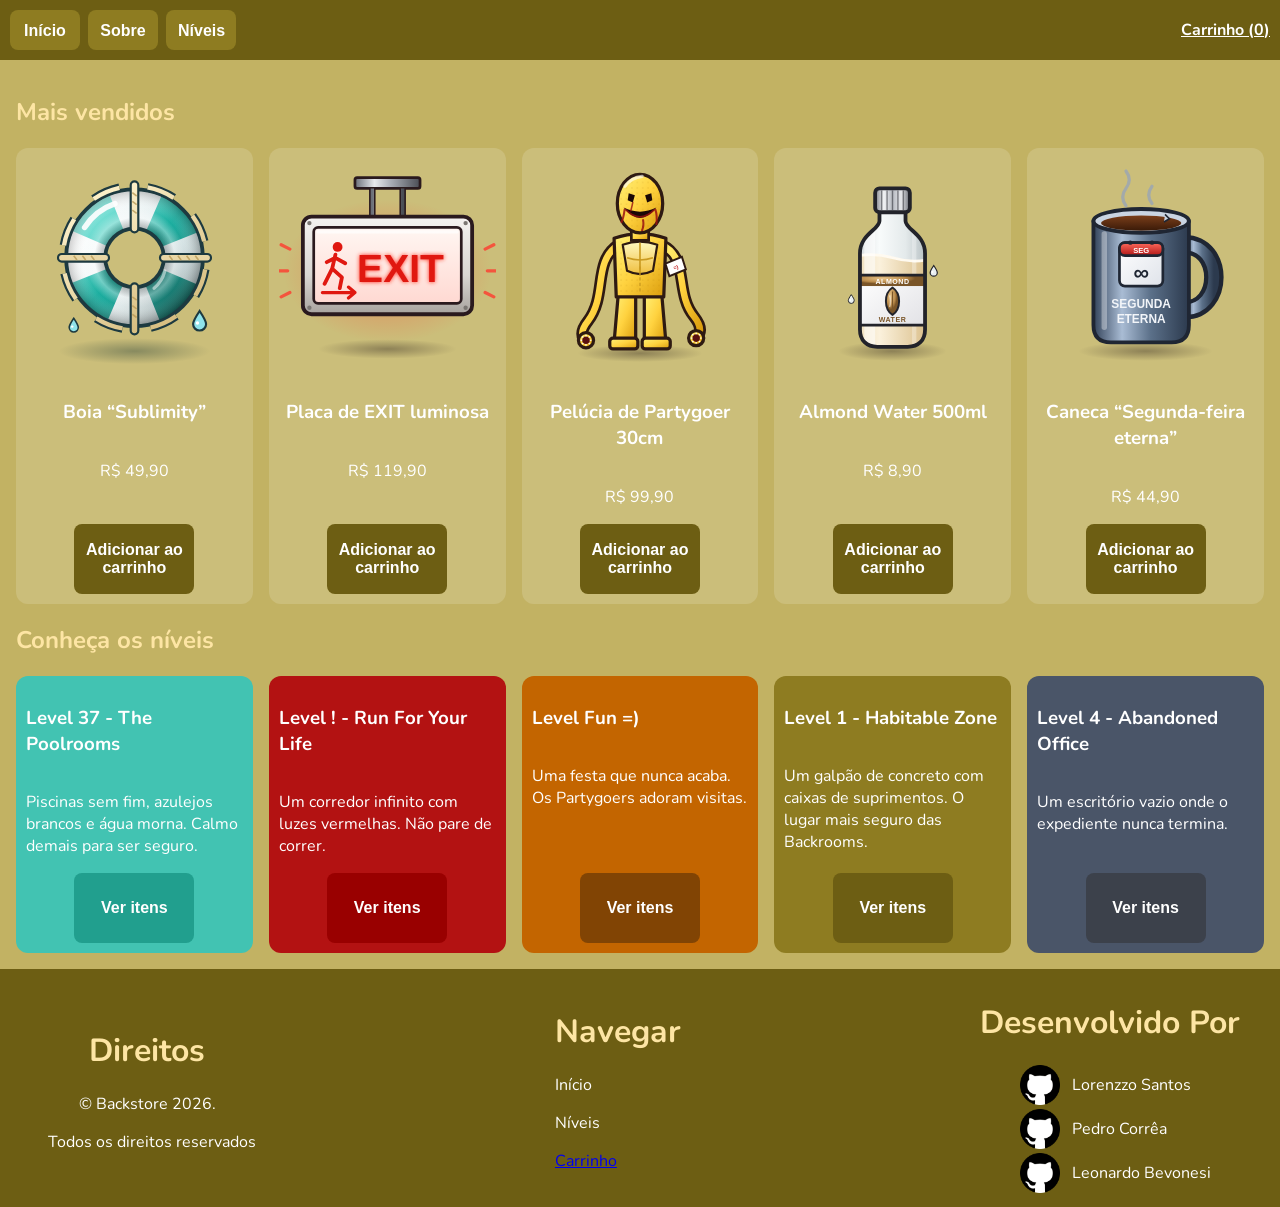
==== index.html @ e69f2064 "sla" ====
<!DOCTYPE html>
<html lang="pt-br">
  <head>
    <meta charset="UTF-8" />
    <meta name="viewport" content="width=device-width, initial-scale=1.0" />
    <link rel="preconnect" href="https://fonts.googleapis.com" />
    <link rel="preconnect" href="https://fonts.gstatic.com" crossorigin />
    <link
      href="https://fonts.googleapis.com/css2?family=Nunito:ital,wght@0,200..1000;1,200..1000&display=swap"
      rel="stylesheet"
    />
    <title>Backstore</title>
    <link rel="stylesheet" href="css/Style.css" />
  </head>
  <body>
    <!-- Mensagens do site ("foi adicionado à mochila!", "Você comprou...") -->
    <div id="aviso"></div>

    <header>
      <button class="btn botao-inicio" id="botao-inicio">Início</button>
      <button class="btn botao-sobre" id="botao-sobre">Sobre</button>
      <div class="menu-niveis">
        <button class="btn botao-niveis" id="botao-niveis">Níveis</button>
        <!-- O JavaScript coloca os níveis aqui dentro -->
        <ul id="lista-niveis"></ul>
      </div>
      <a href="carrinho.html"
        >Carrinho (<span id="contador-carrinho">0</span>)</a
      >
    </header>

    <main>
      <!-- Aparece quando nenhum nível foi escolhido. O banner entra aqui no começo depois -->
      <section id="secao-destaques">
        <h2>Mais vendidos</h2>
        <div id="mais-vendidos"></div>

        <h2>Conheça os níveis</h2>
        <div id="conheca-niveis"></div>
      </section>

      <!-- Aparece quando um nível é escolhido -->
      <section id="secao-nivel" hidden>
        <h2 id="titulo-nivel"></h2>
        <div id="grade-produtos"></div>
      </section>
    </main>

    <footer>
      <div class="Direitos">
        <h1 id="titulo-direitos">Direitos</h1>
        <div id="Copyright" class="Copyright">
          <p id="texto-direitos">© Backstore 2026.</p>
          <p id="texto-direitos2">Todos os direitos reservados</p>
        </div>
      </div>

      <!--botoes para pessoas burras no sobre-->
      <div class="navpe">
        <h1 id="titulonavpe">Navegar</h1>
        <div class="botoespe">
          <div id="Inicio" class="perfil">
            <a href="index.html"></a>
            <p>Início</p>
          </div>
        </div>
        <div id="Niveis" class="perfil">
          <a href=""></a>
          <p>Níveis</p>
        </div>
        <div id="Carrinho" class="perfil">
          <a href="carrinho.html"><p>Carrinho</p></a>
        </div>
      </div>

      <div class="desenvolvimento">
        <h1>Desenvolvido Por</h1>
        <div id="redes" class="redes">
          <!-- Fazer com display "Row Column" pra ficar cada link um em baixo do outro-->
          <div id="LorePerfil" class="perfil">
            <a href="https://github.com/LorenzzoSantos">
              <img
                src="css/github_logo_icon_229278.webp"
                alt="Github do Lorenzzo"
                width="40px"
              />
            </a>
            <p>Lorenzzo Santos</p>
          </div>
          <div id="ErlyPerfil" class="perfil">
            <a href="https://github.com/PedroErly67">
              <img
                src="css/github_logo_icon_229278.webp"
                alt="Github do Erly"
                width="40px"
              />
            </a>
            <p>Pedro Corrêa</p>
          </div>
          <div id="LeoPerfil" class="perfil">
            <a href="https://github.com/leonardoconto-bot">
              <img
                src="css/github_logo_icon_229278.webp"
                alt="Github do Leonardo"
                width="40px"
              />
            </a>
            <p>Leonardo Bevonesi</p>
          </div>
        </div>
      </div>
    </footer>

    <script src="js/Script.js"></script>
  </body>
</html>
---- css/Style.css ----
:root {
  --cor-fundo: #c2b263;
  --cor-titulo: rgb(253, 229, 164);
  --cor-texto: #ffffff;
  --cor-foot-head-bg: #6d5e13;
  --btn: #8e7c21;
  --btn-hover: #60541a;
}

[data-nivel="level-1"] {
  --cor-fundo: #c2b263;
  --cor-titulo: rgb(253, 229, 164);
  --cor-texto: #ffffff;
  --cor-foot-head-bg: #6d5e13;
  --btn: #8e7c21;
  --btn-hover: #60541a;
}

[data-nivel="level-37"] {
  --cor-fundo: #f5f7fa;
  --cor-titulo: #4ef1dc;
  --cor-texto: #ffffff;
  --cor-foot-head-bg: #219f8e;
  --btn: #42c3b2;
  --btn-hover: #25746a;
}

[data-nivel="level-run"] {
  --cor-fundo: #dc2626;
  --cor-titulo: #ffcdcd;
  --cor-texto: #ffffff;
  --cor-foot-head-bg: #990000;
  --btn: #b31212;
  --btn-hover: #740e0e;
}

[data-nivel="level-fun"] {
  --cor-fundo: #facc15;
  --cor-titulo: #ffd787;
  --cor-texto: #ffffff;
  --cor-foot-head-bg: rgb(129, 68, 4);
  --btn: rgb(195, 101, 0);
  --btn-hover: #bf8511;
}

[data-nivel="level-4"] {
  --cor-fundo: #d1c7bd;
  --cor-titulo: #f1f5f9;
  --cor-texto: #ffffff;
  --cor-foot-head-bg: rgb(60, 65, 75);
  --btn: #4a5568;
  --btn-hover: #222833;
}

body {
  margin: 0;
  background-color: var(--cor-fundo);
  color: var(--cor-texto);
  font-family: "Nunito", sans-serif;
}

main {
  padding: 16px;
}

h1,
h2 {
  color: var(--cor-titulo);
}

/* ===== Cabeçalho ===== */
header {
  display: flex;
  align-items: center;
  gap: 8px;
  padding: 10px;
  background-color: var(--cor-foot-head-bg);
}

header a {
  margin-left: auto;
  color: var(--cor-texto);
  font-weight: bold;
}

/* ===== Botões do cabeçalho ===== */
.btn {
  padding: 12px;
  font-size: 16px;
  font-weight: bold;
  color: white;
  border: none;
  border-radius: 8px;
  cursor: pointer;
}

.botao-inicio {
  background-color: var(--btn);
  width: 70px;
  height: 40px;
}

.botao-inicio:hover {
  background-color: var(--btn-hover);
}

.botao-sobre {
  background-color: var(--btn);
  width: 70px;
  height: 40px;
}

.botao-sobre:hover {
  background-color: var(--btn-hover);
}

.botao-niveis {
  background-color: var(--btn);
  width: 70px;
  height: 40px;
}

.botao-niveis:hover {
  background-color: var(--btn-hover);
}

/* ===== Menu de níveis ===== */
.menu-niveis {
  position: relative;
}

#lista-niveis {
  display: none;
  position: absolute;
  top: 100%;
  left: 0px;
  margin: 0;
  margin-top: 8px;
  padding: 8px;
  list-style: none;
  background-color: var(--cor-foot-head-bg);
  border-radius: 12px;
  z-index: 10;
}

#lista-niveis.aberta {
  display: block;
}

#lista-niveis li {
  margin-bottom: 8px;
}

.opcao-nivel {
  display: block;
  width: 100%;
  padding: 8px 12px;
  font-family: "Nunito", sans-serif;
  font-size: 15px;
  font-weight: bold;
  color: white;
  background-color: var(--btn);
  border: none;
  border-radius: 8px;
  text-align: left;
  white-space: nowrap;
  cursor: pointer;
}

.opcao-nivel:hover {
  background-color: var(--btn-hover);
}

/* ===== Aviso no topo da tela ===== */
#aviso {
  display: none;
  position: fixed;
  top: 20px;
  left: 50%;
  transform: translateX(-50%);
  padding: 12px 20px;
  background-color: rgba(0, 0, 0, 0.8);
  color: #ffffff;
  border-radius: 8px;
  z-index: 20;
}

#aviso.visivel {
  display: block;
}

/* ===== Cards ===== */
#mais-vendidos,
#grade-produtos,
#conheca-niveis {
  display: grid;
  grid-template-columns: repeat(5, 1fr);
  gap: 16px;
}

.card-produto,
.card-nivel {
  flex-direction: column;
  align-items: center;
  padding: 10px;
  border-radius: 12px;
  background-color: rgba(255, 255, 255, 0.15);
}

.card-nivel {
  background-color: var(--btn);
}

.card-produto {
  flex-direction: column;
  display: flex;
  align-items: center;
  text-align: center;
}

.card-produto img {
  width: 100%;
}

.card-produto a {
  color: inherit;
  text-decoration: none;
}

.card-botao,
.card-nivel button {
  margin-top: auto;

  width: 120px;
  height: 70px;
  padding: 12spx;
  font-size: 16px;
  font-weight: bold;
  color: white;
  border: none;
  border-radius: 8px;
  cursor: pointer;
  background-color: var(--cor-foot-head-bg);
  align-self: center;
}

.card-botao:hover,
.card-nivel button:hover {
  background-color: var(--btn-hover);
}

.card-nivel {
  display: flex;
  flex-direction: column;
  align-items: flex-start;
}

/* ===== Página do produto ===== */
#detalhe-produto img {
  width: 300px;
}

/* ===== Página do carrinho ===== */
.item-carrinho {
  display: flex;
  align-items: center;
  gap: 10px;
  margin-bottom: 8px;
  padding: 8px;
  border-radius: 12px;
  background-color: rgba(255, 255, 255, 0.15);
}

.item-carrinho img {
  width: 150px;
}

/* ===== Rodapé ===== */
footer {
  display: flex;
  justify-content: space-between;
  align-items: center;
  padding: 10px;
  background-color: var(--cor-foot-head-bg);
}

.desenvolvimento {
  padding-right: 30px;
}

#tituloDesenvolvido {
  padding-right: 25px;
}

.redes {
  padding-left: 40px;
  display: grid;
  grid-template-rows: repeat(4, auto);
  grid-auto-flow: column;
  align-items: center;
  column-gap: 8px;
  row-gap: 4px;
}

.redes p {
  margin: 0;
  display: flex;
  align-items: center;
}

#LorePerfil,
#ErlyPerfil,
#LeoPerfil {
  display: flex;
  flex-direction: row;
  align-items: center;
  gap: 12px;
}

#LorePerfil a,
#ErlyPerfil a,
#LeoPerfil a {
  display: flex;
}

#texto-direitos {
  margin-top: 50px;
}

.Direitos {
  display: flex;
  flex-direction: column;
  padding-left: 3%;
}

.Direitos h1 {
  margin-left: 20%;
  bottom: 40%;
}

.Copyright #texto-direitos {
  padding-left: 15%;
  margin: 0px;
}
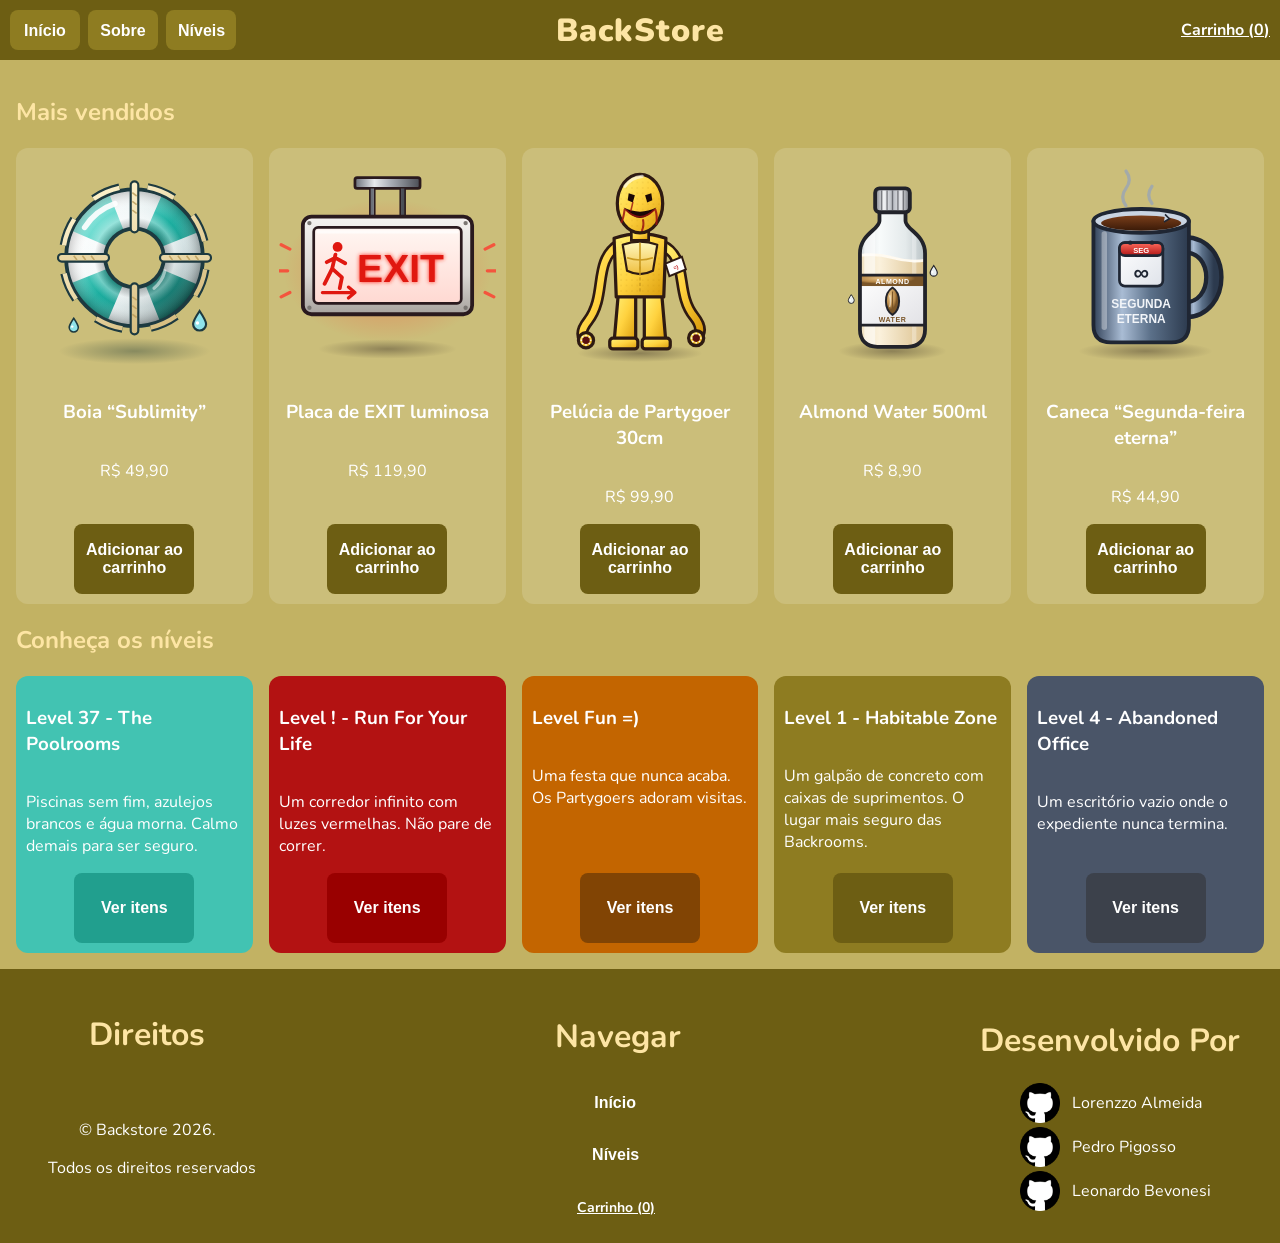
==== commit 5acb3322: "leo pediu commit ent vai tomando" ====
--- a/index.html
+++ b/index.html
@@ -17,16 +17,15 @@
     <div id="aviso"></div>
 
     <header>
-      <button class="btn botao-inicio" id="botao-inicio">Início</button>
-      <button class="btn botao-sobre" id="botao-sobre">Sobre</button>
-      <div class="menu-niveis">
-        <button class="btn botao-niveis" id="botao-niveis">Níveis</button>
-        <!-- O JavaScript coloca os níveis aqui dentro -->
-        <ul id="lista-niveis"></ul>
-      </div>
-      <a href="carrinho.html"
-        >Carrinho (<span id="contador-carrinho">0</span>)</a
-      >
+        <button class="btn botao-inicio" id="botao-inicio">Início</button>
+        <button class="btn botao-sobre" id="botao-sobre">Sobre</button>
+        <div class="menu-niveis">
+            <button class="btn botao-niveis" id="botao-niveis">Níveis</button>
+            <!-- O JavaScript coloca os níveis aqui dentro -->
+            <ul id="lista-niveis"></ul>
+        </div>
+        <a href="index.html" class="logo-header">BackStore</a>
+        <a href="carrinho.html">Carrinho (<span id="contador-carrinho">0</span>)</a>
     </header>
 
     <main>
@@ -57,19 +56,23 @@
 
       <!--botoes para pessoas burras no sobre-->
       <div class="navpe">
+
         <h1 id="titulonavpe">Navegar</h1>
-        <div class="botoespe">
-          <div id="Inicio" class="perfil">
-            <a href="index.html"></a>
-            <p>Início</p>
+
+          <div class="botoespe">
+          <div id="Inicio" class="btnpe">
+            <button class="btn botao-iniciope" id="botao-iniciope">Início</button>
           </div>
         </div>
-        <div id="Niveis" class="perfil">
-          <a href=""></a>
-          <p>Níveis</p>
+        <div id="Niveis" class="btnpe">
+      <div class="menu-niveis">
+        <button class="btn botao-niveispe" id="botao-niveispe">Níveis</button>
+        <!-- O JavaScript coloca os níveis aqui dentro -->
+        <ul id="lista-niveis"></ul>
+      </div>
         </div>
-        <div id="Carrinho" class="perfil">
-          <a href="carrinho.html"><p>Carrinho</p></a>
+        <div id="Carrinho" class="btnpe">
+          <a href="carrinho.html">Carrinho (<span id="contador-carrinho">0</span>)</a>
         </div>
       </div>
 
@@ -85,7 +88,7 @@
                 width="40px"
               />
             </a>
-            <p>Lorenzzo Santos</p>
+            <p>Lorenzzo Almeida</p>
           </div>
           <div id="ErlyPerfil" class="perfil">
             <a href="https://github.com/PedroErly67">
@@ -95,7 +98,7 @@
                 width="40px"
               />
             </a>
-            <p>Pedro Corrêa</p>
+            <p>Pedro Pigosso</p>
           </div>
           <div id="LeoPerfil" class="perfil">
             <a href="https://github.com/leonardoconto-bot">
--- a/css/Style.css
+++ b/css/Style.css
@@ -19,7 +19,7 @@
 [data-nivel="level-37"] {
   --cor-fundo: #f5f7fa;
   --cor-titulo: #4ef1dc;
-  --cor-texto: #ffffff;
+  --cor-texto: #222833;
   --cor-foot-head-bg: #219f8e;
   --btn: #42c3b2;
   --btn-hover: #25746a;
@@ -54,6 +54,7 @@
 
 body {
   margin: 0;
+  padding: 0;
   background-color: var(--cor-fundo);
   color: var(--cor-texto);
   font-family: "Nunito", sans-serif;
@@ -70,6 +71,7 @@
 
 /* ===== Cabeçalho ===== */
 header {
+  position: relative;
   display: flex;
   align-items: center;
   gap: 8px;
@@ -81,6 +83,19 @@
   margin-left: auto;
   color: var(--cor-texto);
   font-weight: bold;
+}
+
+.logo-header {
+  position: absolute;
+  left: 50%;
+  top: 50%;
+  transform: translate(-50%, -50%);
+  margin-left: 0px;
+  font-size: 32px;
+  font-weight: 900;
+  color: var(--cor-titulo);
+  text-decoration: none;
+  letter-spacing: 1px;
 }
 
 /* ===== Botões do cabeçalho ===== */
@@ -256,8 +271,65 @@
 }
 
 /* ===== Página do produto ===== */
+#detalhe-produto {
+  display: flex;
+  align-items: center;
+  gap: 40px;
+  max-width: 1000px;
+  margin: 40px auto;
+}
+
+.detalhe-imagem {
+  flex: 1;
+  display: flex;
+  justify-content: center;
+  align-items: center;
+  padding: 30px;
+  background-color: rgba(255, 255, 255, 0.15);
+  border-radius: 16px;
+}
+
 #detalhe-produto img {
   width: 300px;
+}
+
+.detalhe-info {
+  flex: 1;
+  padding-left: 67px;
+  border-left: 4px solid var(--cor-foot-head-bg);
+}
+
+.detalhe-nivel {
+  font-weight: bold;
+  opacity: 0.8;
+}
+
+.detalhe-preco {
+  font-size: 28px;
+  font-weight: bold;
+}
+
+.detalhe-botao {
+  display: block;
+  margin-bottom: 16px;
+  padding: 14px 32px;
+  font-family: "Nunito", sans-serif;
+  font-size: 18px;
+  font-weight: bold;
+  color: white;
+  background-color: var(--btn);
+  border: none;
+  border-radius: 8px;
+  cursor: pointer;
+}
+
+.detalhe-botao:hover {
+  background-color: var(--btn-hover);
+}
+
+.detalhe-info a {
+  color: var(--cor-texto);
+  font-weight: bold;
 }
 
 /* ===== Página do carrinho ===== */
@@ -275,6 +347,76 @@
   width: 150px;
 }
 
+.item-carrinho a {
+  flex: 1;
+  color: inherit;
+  font-weight: bold;
+  text-decoration: none;
+}
+
+.item-menos,
+.item-mais {
+  width: 36px;
+  height: 36px;
+  font-family: "Nunito", sans-serif;
+  font-size: 20px;
+  font-weight: bold;
+  color: white;
+  background-color: var(--btn);
+  border: none;
+  border-radius: 20px;
+  cursor: pointer;
+}
+
+.item-quantidade {
+  width: 30px;
+  text-align: center;
+  font-size: 18px;
+  font-weight: bold;
+}
+
+.item-remover {
+  padding: 8px 14px;
+  font-family: "Nunito", sans-serif;
+  font-size: 15px;
+  font-weight: bold;
+  color: white;
+  background-color: var(--cor-foot-head-bg);
+  border: none;
+  border-radius: 8px;
+  cursor: pointer;
+}
+
+.item-remover:hover {
+  background-color: var(--btn-hover);
+}
+
+#total-carrinho {
+  font-size: 22px;
+  font-weight: bold;
+}
+
+#botao-comprar {
+  padding: 14px 32px;
+  font-family: "Nunito", sans-serif;
+  font-size: 18px;
+  font-weight: bold;
+  color: white;
+  background-color: var(--btn);
+  border: none;
+  border-radius: 8px;
+  cursor: pointer;
+}
+
+#botao-comprar:hover {
+  background-color: var(--btn-hover);
+}
+
+.item-menos:hover,
+.item-mais:hover {
+  background-color: var(--btn-hover);
+}
+
 /* ===== Rodapé ===== */
 footer {
   display: flex;
@@ -335,10 +477,60 @@
 
 .Direitos h1 {
   margin-left: 20%;
-  bottom: 40%;
+  margin-bottom: 10%;
 }
 
 .Copyright #texto-direitos {
   padding-left: 15%;
   margin: 0px;
-}
+  margin-top: 20%;
+}
+
+.Copyright #texto-direitos2 {
+  margin-bottom: 20%;
+}
+
+.navpe {
+  display: flex;
+  flex-direction: column;
+  gap: 12px;
+}
+
+#Carrinho {
+  background-color: none;
+  width: 79px;
+  height: 23px;
+  padding: 12px;
+  font-size: 14px;
+  font-weight: bold;
+  border: none;
+  border-radius: 8px;
+  cursor: pointer;
+  margin-left: 8%;
+}
+
+#Carrinho a{
+  color: white;
+}
+
+#botao-iniciope {
+  margin-top: 10%;
+  margin-left: 20%;
+  background-color: none;
+  background: none;
+  width: 70px;
+  height: 40px;
+}
+
+#botao-niveispe {
+  margin-left: 20%;
+  background-color: none;
+  background: none;
+  width: 70px;
+  height: 40px;
+}
+
+#titulonavpe {
+  margin-bottom: 0%;
+  margin-top: 28%;
+}
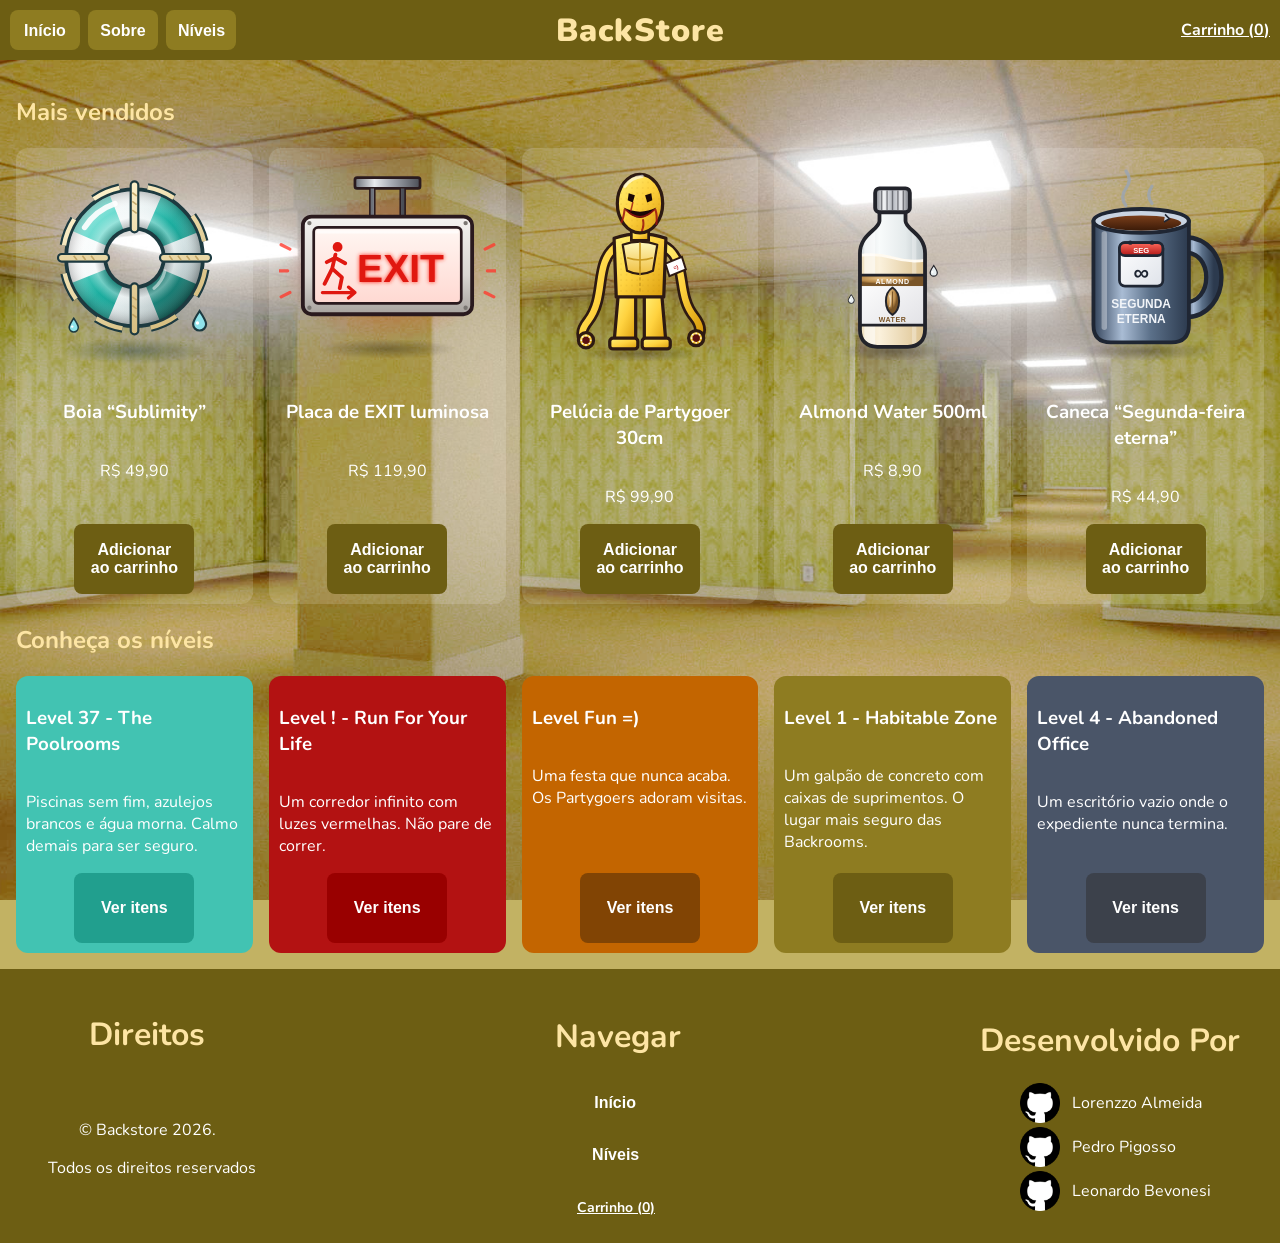
==== commit 5963f966: "Pega aí dps Leo (fundo das páginas)" ====
--- a/index.html
+++ b/index.html
@@ -1,4 +1,4 @@
-<!DOCTYPE html>
+<!doctype html>
 <html lang="pt-br">
   <head>
     <meta charset="UTF-8" />
@@ -10,22 +10,26 @@
       rel="stylesheet"
     />
     <title>Backstore</title>
-    <link rel="stylesheet" href="css/Style.css" />
+    <link rel="stylesheet" href="css/geral.css" />
+    <link rel="stylesheet" href="css/niveis.css" />
+    <link rel="stylesheet" href="css/inicio.css" />
   </head>
-  <body>
+  <body class="pagina-inicial">
     <!-- Mensagens do site ("foi adicionado à mochila!", "Você comprou...") -->
     <div id="aviso"></div>
 
     <header>
-        <button class="btn botao-inicio" id="botao-inicio">Início</button>
-        <button class="btn botao-sobre" id="botao-sobre">Sobre</button>
-        <div class="menu-niveis">
-            <button class="btn botao-niveis" id="botao-niveis">Níveis</button>
-            <!-- O JavaScript coloca os níveis aqui dentro -->
-            <ul id="lista-niveis"></ul>
-        </div>
-        <a href="index.html" class="logo-header">BackStore</a>
-        <a href="carrinho.html">Carrinho (<span id="contador-carrinho">0</span>)</a>
+      <button class="btn botao-inicio" id="botao-inicio">Início</button>
+      <button class="btn botao-sobre" id="botao-sobre">Sobre</button>
+      <div class="menu-niveis">
+        <button class="btn botao-niveis" id="botao-niveis">Níveis</button>
+        <!-- O JavaScript coloca os níveis aqui dentro -->
+        <ul id="lista-niveis"></ul>
+      </div>
+      <a href="index.html" class="logo-header">BackStore</a>
+      <a href="carrinho.html"
+        >Carrinho (<span id="contador-carrinho">0</span>)</a
+      >
     </header>
 
     <main>
@@ -56,23 +60,28 @@
 
       <!--botoes para pessoas burras no sobre-->
       <div class="navpe">
-
         <h1 id="titulonavpe">Navegar</h1>
 
-          <div class="botoespe">
+        <div class="botoespe">
           <div id="Inicio" class="btnpe">
-            <button class="btn botao-iniciope" id="botao-iniciope">Início</button>
+            <button class="btn botao-iniciope" id="botao-iniciope">
+              Início
+            </button>
           </div>
         </div>
         <div id="Niveis" class="btnpe">
-      <div class="menu-niveis">
-        <button class="btn botao-niveispe" id="botao-niveispe">Níveis</button>
-        <!-- O JavaScript coloca os níveis aqui dentro -->
-        <ul id="lista-niveis"></ul>
-      </div>
+          <div class="menu-niveis">
+            <button class="btn botao-niveispe" id="botao-niveispe">
+              Níveis
+            </button>
+            <!-- O JavaScript coloca os níveis aqui dentro -->
+            <ul id="lista-niveis"></ul>
+          </div>
         </div>
         <div id="Carrinho" class="btnpe">
-          <a href="carrinho.html">Carrinho (<span id="contador-carrinho">0</span>)</a>
+          <a href="carrinho.html"
+            >Carrinho (<span id="contador-carrinho">0</span>)</a
+          >
         </div>
       </div>
 
--- a/css/geral.css
+++ b/css/geral.css
@@ -0,0 +1,267 @@
+body {
+  margin: 0;
+  padding: 0;
+  background-color: var(--cor-fundo);
+  color: var(--cor-texto);
+  font-family: "Nunito", sans-serif;
+}
+
+main {
+  padding: 16px;
+}
+
+h1,
+h2 {
+  color: var(--cor-titulo);
+}
+
+/* ===== Cabeçalho ===== */
+header {
+  position: relative;
+  display: flex;
+  align-items: center;
+  gap: 8px;
+  padding: 10px;
+  background-color: var(--cor-foot-head-bg);
+}
+
+header a {
+  margin-left: auto;
+  color: var(--cor-texto);
+  font-weight: bold;
+}
+
+.logo-header {
+  position: absolute;
+  left: 50%;
+  top: 50%;
+  transform: translate(-50%, -50%);
+  margin-left: 0px;
+  font-size: 32px;
+  font-weight: 900;
+  color: var(--cor-titulo);
+  text-decoration: none;
+  letter-spacing: 1px;
+}
+
+/* ===== Botões do cabeçalho ===== */
+.btn {
+  padding: 12px;
+  font-size: 16px;
+  font-weight: bold;
+  color: white;
+  border: none;
+  border-radius: 8px;
+  cursor: pointer;
+}
+
+.botao-inicio {
+  background-color: var(--btn);
+  width: 70px;
+  height: 40px;
+}
+
+.botao-inicio:hover {
+  background-color: var(--btn-hover);
+}
+
+.botao-sobre {
+  background-color: var(--btn);
+  width: 70px;
+  height: 40px;
+}
+
+.botao-sobre:hover {
+  background-color: var(--btn-hover);
+}
+
+.botao-niveis {
+  background-color: var(--btn);
+  width: 70px;
+  height: 40px;
+}
+
+.botao-niveis:hover {
+  background-color: var(--btn-hover);
+}
+
+/* ===== Menu de níveis ===== */
+.menu-niveis {
+  position: relative;
+}
+
+#lista-niveis {
+  display: none;
+  position: absolute;
+  top: 100%;
+  left: 0px;
+  margin: 0;
+  margin-top: 8px;
+  padding: 8px;
+  list-style: none;
+  background-color: var(--cor-foot-head-bg);
+  border-radius: 12px;
+  z-index: 10;
+}
+
+#lista-niveis.aberta {
+  display: block;
+}
+
+#lista-niveis li {
+  margin-bottom: 8px;
+}
+
+.opcao-nivel {
+  display: block;
+  width: 100%;
+  padding: 8px 12px;
+  font-family: "Nunito", sans-serif;
+  font-size: 15px;
+  font-weight: bold;
+  color: white;
+  background-color: var(--btn);
+  border: none;
+  border-radius: 8px;
+  text-align: left;
+  white-space: nowrap;
+  cursor: pointer;
+}
+
+.opcao-nivel:hover {
+  background-color: var(--btn-hover);
+}
+
+/* ===== Aviso no topo da tela ===== */
+#aviso {
+  display: none;
+  position: fixed;
+  top: 20px;
+  left: 50%;
+  transform: translateX(-50%);
+  padding: 12px 20px;
+  background-color: rgba(0, 0, 0, 0.8);
+  color: #ffffff;
+  border-radius: 8px;
+  z-index: 20;
+}
+
+#aviso.visivel {
+  display: block;
+}
+
+/* ===== Rodapé ===== */
+footer {
+  display: flex;
+  justify-content: space-between;
+  align-items: center;
+  padding: 10px;
+  background-color: var(--cor-foot-head-bg);
+}
+
+.desenvolvimento {
+  padding-right: 30px;
+}
+
+#tituloDesenvolvido {
+  padding-right: 25px;
+}
+
+.redes {
+  padding-left: 40px;
+  display: grid;
+  grid-template-rows: repeat(4, auto);
+  grid-auto-flow: column;
+  align-items: center;
+  column-gap: 8px;
+  row-gap: 4px;
+}
+
+.redes p {
+  margin: 0;
+  display: flex;
+  align-items: center;
+}
+
+#LorePerfil,
+#ErlyPerfil,
+#LeoPerfil {
+  display: flex;
+  flex-direction: row;
+  align-items: center;
+  gap: 12px;
+}
+
+#LorePerfil a,
+#ErlyPerfil a,
+#LeoPerfil a {
+  display: flex;
+}
+
+#texto-direitos {
+  margin-top: 50px;
+}
+
+.Direitos {
+  display: flex;
+  flex-direction: column;
+  padding-left: 3%;
+}
+
+.Direitos h1 {
+  margin-left: 20%;
+  margin-bottom: 10%;
+}
+
+.Copyright #texto-direitos {
+  padding-left: 15%;
+  margin: 0px;
+  margin-top: 20%;
+}
+
+.Copyright #texto-direitos2 {
+  margin-bottom: 20%;
+}
+
+.navpe {
+  display: flex;
+  flex-direction: column;
+  gap: 12px;
+}
+
+#Carrinho {
+  background-color: transparent;
+  width: 79px;
+  height: 23px;
+  padding: 12px;
+  font-size: 14px;
+  font-weight: bold;
+  border: none;
+  border-radius: 8px;
+  cursor: pointer;
+  margin-left: 8%;
+}
+
+#Carrinho a {
+  color: white;
+}
+
+#botao-iniciope {
+  margin-top: 10%;
+  margin-left: 20%;
+  background-color: transparent;
+  width: 70px;
+  height: 40px;
+}
+
+#botao-niveispe {
+  margin-left: 20%;
+  background-color: transparent;
+  width: 70px;
+  height: 40px;
+}
+
+#titulonavpe {
+  margin-bottom: 0%;
+  margin-top: 28%;
+}
--- a/css/niveis.css
+++ b/css/niveis.css
@@ -0,0 +1,83 @@
+/* ===== Cores padrão (Level 0) ===== */
+:root {
+  --cor-fundo: #c2b263;
+  --cor-titulo: rgb(253, 229, 164);
+  --cor-texto: #ffffff;
+  --cor-foot-head-bg: #6d5e13;
+  --btn: #8e7c21;
+  --btn-hover: #60541a;
+}
+
+/* ===== Cores de cada nível ===== */
+[data-nivel="level-1"] {
+  --cor-fundo: #c2b263;
+  --cor-titulo: rgb(253, 229, 164);
+  --cor-texto: #ffffff;
+  --cor-foot-head-bg: #6d5e13;
+  --btn: #8e7c21;
+  --btn-hover: #60541a;
+}
+
+[data-nivel="level-37"] {
+  --cor-fundo: #f5f7fa;
+  --cor-titulo: #4ef1dc;
+  --cor-texto: #ffffff;
+  --cor-foot-head-bg: #219f8e;
+  --btn: #42c3b2;
+  --btn-hover: #25746a;
+}
+
+[data-nivel="level-run"] {
+  --cor-fundo: #dc2626;
+  --cor-titulo: #ffcdcd;
+  --cor-texto: #ffffff;
+  --cor-foot-head-bg: #990000;
+  --btn: #b31212;
+  --btn-hover: #740e0e;
+}
+
+[data-nivel="level-fun"] {
+  --cor-fundo: #facc15;
+  --cor-titulo: #ffd787;
+  --cor-texto: #ffffff;
+  --cor-foot-head-bg: rgb(129, 68, 4);
+  --btn: rgb(195, 101, 0);
+  --btn-hover: #bf8511;
+}
+
+[data-nivel="level-4"] {
+  --cor-fundo: #d1c7bd;
+  --cor-titulo: #f1f5f9;
+  --cor-texto: #ffffff;
+  --cor-foot-head-bg: rgb(60, 65, 75);
+  --btn: #4a5568;
+  --btn-hover: #222833;
+}
+
+/* ===== Imagens de fundo (só na página inicial) ===== */
+.pagina-inicial {
+  background-size: cover;
+  background-position: center;
+  background-attachment: fixed;
+}
+
+/* Level 0: nenhum nível escolhido */
+.pagina-inicial:not([data-nivel]) {
+  background-image: url("../img/fundo-level0.jpg");
+}
+
+.pagina-inicial[data-nivel="level-37"] {
+  background-image: url("../img/fundo-level37.jpg");
+}
+
+.pagina-inicial[data-nivel="level-run"] {
+  background-image: url("../img/fundo-run.jpg");
+}
+
+.pagina-inicial[data-nivel="level-fun"] {
+  background-image: url("../img/fundo-fun.jpg");
+}
+
+.pagina-inicial[data-nivel="level-4"] {
+  background-image: url("../img/fundo-level4.jpg");
+}
--- a/css/inicio.css
+++ b/css/inicio.css
@@ -0,0 +1,60 @@
+/* ===== Grades ===== */
+#mais-vendidos,
+#grade-produtos,
+#conheca-niveis {
+  display: grid;
+  grid-template-columns: repeat(5, 1fr);
+  gap: 16px;
+}
+
+/* ===== Cards de produto ===== */
+.card-produto {
+  display: flex;
+  flex-direction: column;
+  align-items: center;
+  text-align: center;
+  padding: 10px;
+  border-radius: 12px;
+  background-color: rgba(255, 255, 255, 0.15);
+}
+
+.card-produto img {
+  width: 100%;
+}
+
+.card-produto a {
+  color: inherit;
+  text-decoration: none;
+}
+
+/* ===== Cards de "Conheça os níveis" ===== */
+.card-nivel {
+  display: flex;
+  flex-direction: column;
+  align-items: flex-start;
+  padding: 10px;
+  border-radius: 12px;
+  background-color: var(--btn);
+}
+
+/* ===== Botões dos cards ===== */
+.card-botao,
+.card-nivel button {
+  margin-top: auto;
+  align-self: center;
+  width: 120px;
+  height: 70px;
+  padding: 12px;
+  font-size: 16px;
+  font-weight: bold;
+  color: white;
+  border: none;
+  border-radius: 8px;
+  cursor: pointer;
+  background-color: var(--cor-foot-head-bg);
+}
+
+.card-botao:hover,
+.card-nivel button:hover {
+  background-color: var(--btn-hover);
+}
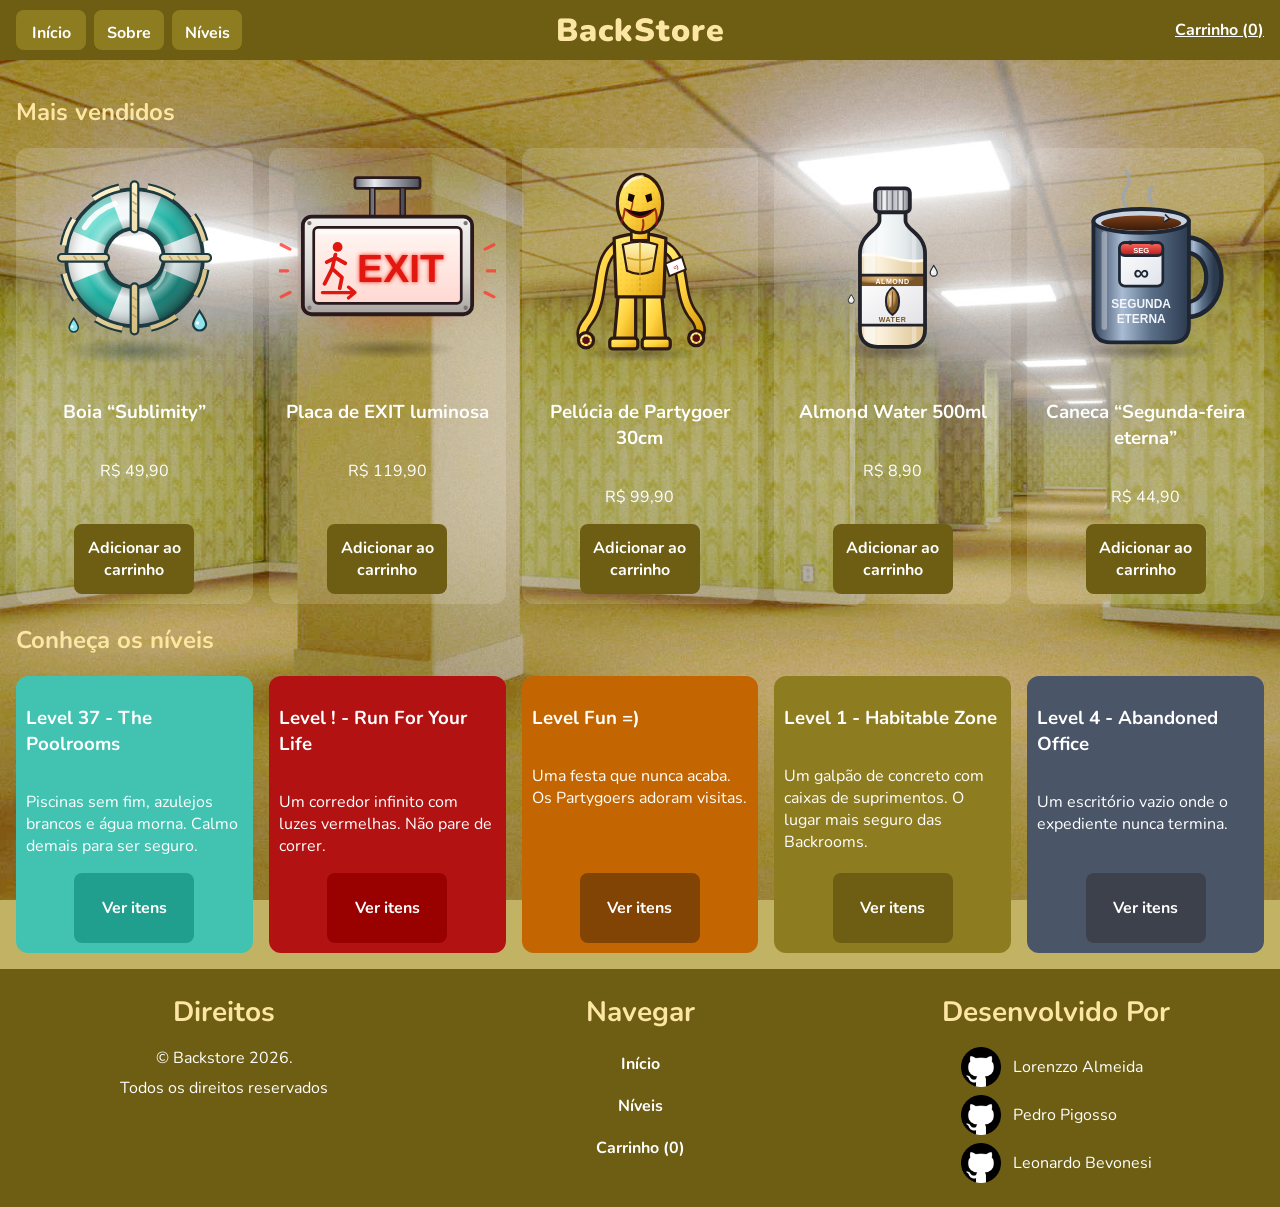
==== commit a4713930: "Organiza o footer em três colunas centralizadas e tira os comentários de rascunho" ====
--- a/index.html
+++ b/index.html
@@ -58,7 +58,6 @@
         </div>
       </div>
 
-      <!--botoes para pessoas burras no sobre-->
       <div class="navpe">
         <h1 id="titulonavpe">Navegar</h1>
 
@@ -74,13 +73,11 @@
             <button class="btn botao-niveispe" id="botao-niveispe">
               Níveis
             </button>
-            <!-- O JavaScript coloca os níveis aqui dentro -->
-            <ul id="lista-niveis"></ul>
           </div>
         </div>
         <div id="Carrinho" class="btnpe">
           <a href="carrinho.html"
-            >Carrinho (<span id="contador-carrinho">0</span>)</a
+            >Carrinho (<span id="contador-carrinho-pe">0</span>)</a
           >
         </div>
       </div>
@@ -88,7 +85,6 @@
       <div class="desenvolvimento">
         <h1>Desenvolvido Por</h1>
         <div id="redes" class="redes">
-          <!-- Fazer com display "Row Column" pra ficar cada link um em baixo do outro-->
           <div id="LorePerfil" class="perfil">
             <a href="https://github.com/LorenzzoSantos">
               <img
--- a/css/geral.css
+++ b/css/geral.css
@@ -1,4 +1,9 @@
+/* O body é uma coluna: header, main e footer. O main cresce e empurra o footer
+   para o fim da tela, mesmo quando a página é curta */
 body {
+  display: flex;
+  flex-direction: column;
+  min-height: 100vh;
   margin: 0;
   padding: 0;
   background-color: var(--cor-fundo);
@@ -7,7 +12,13 @@
 }
 
 main {
+  flex: 1;
   padding: 16px;
+}
+
+/* Botão não pega a fonte da página sozinho */
+button {
+  font-family: inherit;
 }
 
 h1,
@@ -21,7 +32,7 @@
   display: flex;
   align-items: center;
   gap: 8px;
-  padding: 10px;
+  padding: 10px 16px;
   background-color: var(--cor-foot-head-bg);
 }
 
@@ -151,117 +162,72 @@
 }
 
 /* ===== Rodapé ===== */
+/* Três colunas do mesmo tamanho; a do meio fica embaixo da logo */
 footer {
-  display: flex;
-  justify-content: space-between;
+  display: grid;
+  grid-template-columns: repeat(3, 1fr);
+  align-items: start;
+  padding: 24px 16px;
+  background-color: var(--cor-foot-head-bg);
+}
+
+/* Cada coluna: tudo centralizado, um embaixo do outro */
+.Direitos,
+.navpe,
+.desenvolvimento {
+  display: flex;
+  flex-direction: column;
   align-items: center;
-  padding: 10px;
-  background-color: var(--cor-foot-head-bg);
-}
-
-.desenvolvimento {
-  padding-right: 30px;
-}
-
-#tituloDesenvolvido {
-  padding-right: 25px;
-}
-
+  gap: 8px;
+  text-align: center;
+}
+
+/* Os três títulos com o mesmo tamanho e na mesma altura */
+footer h1 {
+  margin: 0 0 8px 0;
+  font-size: 28px;
+}
+
+.Copyright p {
+  margin: 0 0 8px 0;
+}
+
+/* Início, Níveis e Carrinho com a mesma cara */
+#botao-iniciope,
+#botao-niveispe,
+#Carrinho a {
+  display: inline-block;
+  padding: 6px 12px;
+  font-size: 16px;
+  font-weight: bold;
+  color: white;
+  background-color: transparent;
+  text-decoration: none;
+}
+
+#botao-iniciope:hover,
+#botao-niveispe:hover,
+#Carrinho a:hover {
+  text-decoration: underline;
+}
+
+/* Os perfis do grupo: um embaixo do outro, ícone e nome lado a lado */
 .redes {
-  padding-left: 40px;
-  display: grid;
-  grid-template-rows: repeat(4, auto);
-  grid-auto-flow: column;
-  align-items: center;
-  column-gap: 8px;
-  row-gap: 4px;
-}
-
-.redes p {
-  margin: 0;
-  display: flex;
-  align-items: center;
-}
-
-#LorePerfil,
-#ErlyPerfil,
-#LeoPerfil {
-  display: flex;
-  flex-direction: row;
+  display: flex;
+  flex-direction: column;
+  gap: 8px;
+}
+
+.perfil {
+  display: flex;
   align-items: center;
   gap: 12px;
 }
 
-#LorePerfil a,
-#ErlyPerfil a,
-#LeoPerfil a {
-  display: flex;
-}
-
-#texto-direitos {
-  margin-top: 50px;
-}
-
-.Direitos {
-  display: flex;
-  flex-direction: column;
-  padding-left: 3%;
-}
-
-.Direitos h1 {
-  margin-left: 20%;
-  margin-bottom: 10%;
-}
-
-.Copyright #texto-direitos {
-  padding-left: 15%;
-  margin: 0px;
-  margin-top: 20%;
-}
-
-.Copyright #texto-direitos2 {
-  margin-bottom: 20%;
-}
-
-.navpe {
-  display: flex;
-  flex-direction: column;
-  gap: 12px;
-}
-
-#Carrinho {
-  background-color: transparent;
-  width: 79px;
-  height: 23px;
-  padding: 12px;
-  font-size: 14px;
-  font-weight: bold;
-  border: none;
-  border-radius: 8px;
-  cursor: pointer;
-  margin-left: 8%;
-}
-
-#Carrinho a {
-  color: white;
-}
-
-#botao-iniciope {
-  margin-top: 10%;
-  margin-left: 20%;
-  background-color: transparent;
-  width: 70px;
-  height: 40px;
-}
-
-#botao-niveispe {
-  margin-left: 20%;
-  background-color: transparent;
-  width: 70px;
-  height: 40px;
-}
-
-#titulonavpe {
-  margin-bottom: 0%;
-  margin-top: 28%;
-}
+.perfil a {
+  display: flex;
+}
+
+.perfil p {
+  margin: 0;
+}
--- a/css/niveis.css
+++ b/css/niveis.css
@@ -54,6 +54,13 @@
   --btn-hover: #222833;
 }
 
+/* Level 37: o fundo é bem claro, então o texto do main fica preto (o header e o footer continuam iguais) */
+[data-nivel="level-37"] main {
+  --cor-texto: #000000;
+  --cor-titulo: #000000;
+  color: var(--cor-texto);
+}
+
 /* ===== Imagens de fundo (só na página inicial) ===== */
 .pagina-inicial {
   background-size: cover;
@@ -70,6 +77,10 @@
   background-image: url("../img/fundo-level37.jpg");
 }
 
+.pagina-inicial[data-nivel="level-1"] {
+  background-image: url("../img/fundo-level1.webp");
+}
+
 .pagina-inicial[data-nivel="level-run"] {
   background-image: url("../img/fundo-run.jpg");
 }
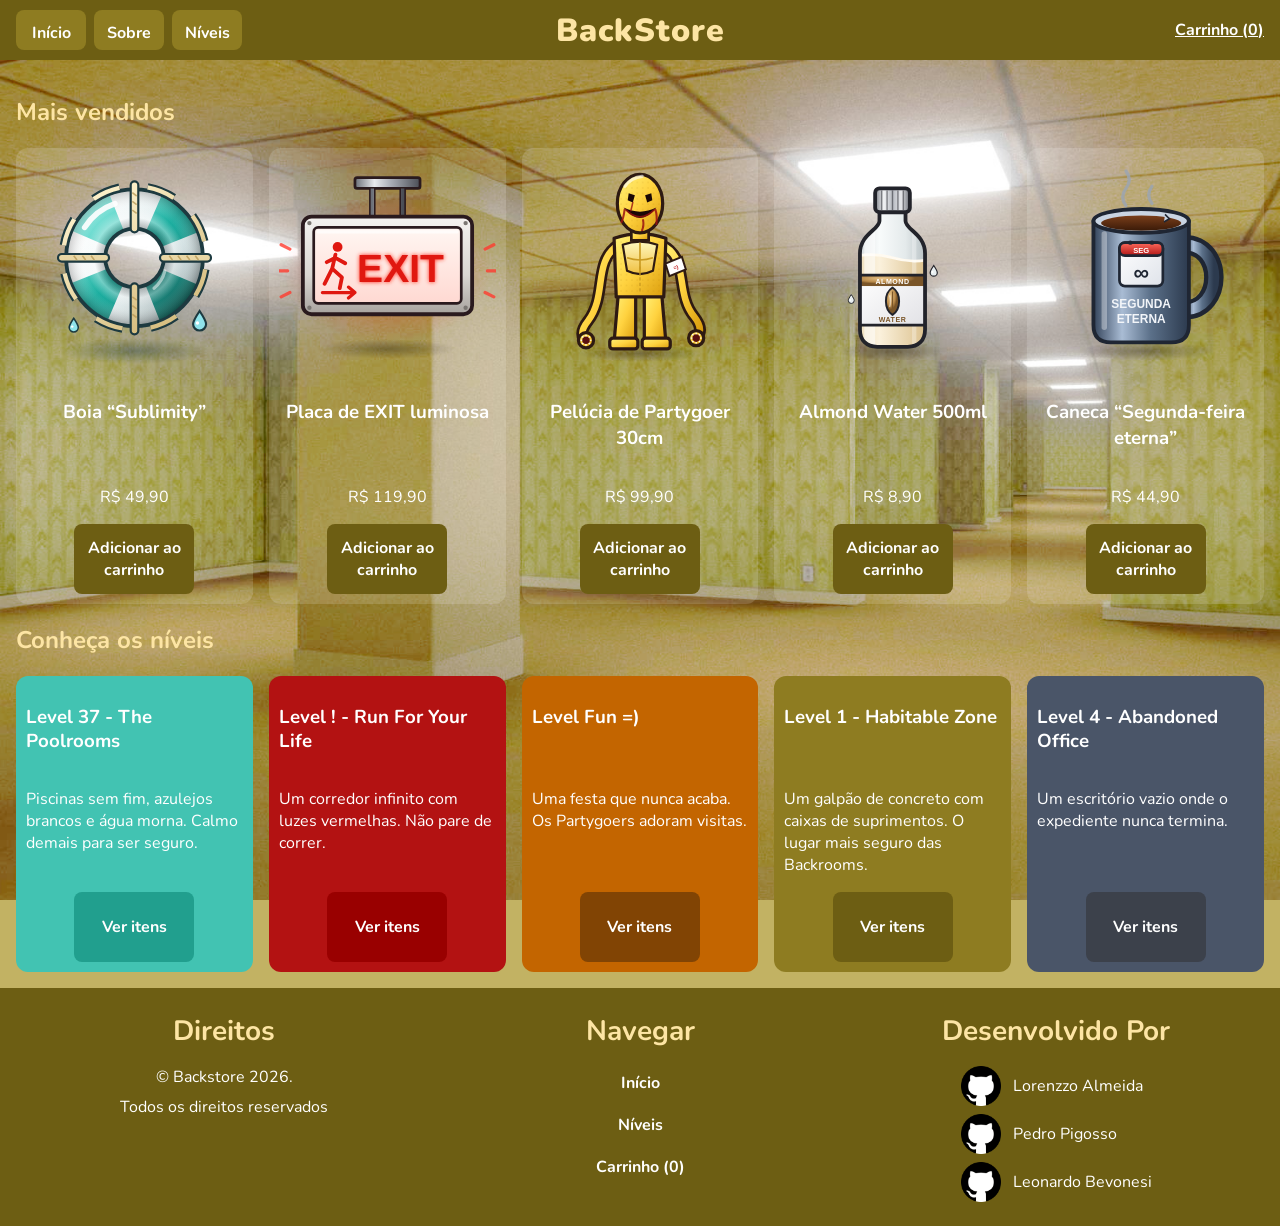
==== commit 75adf0e1: "Troca o link do GitHub do Leonardo no footer pela conta Lelokz" ====
--- a/index.html
+++ b/index.html
@@ -106,7 +106,7 @@
             <p>Pedro Pigosso</p>
           </div>
           <div id="LeoPerfil" class="perfil">
-            <a href="https://github.com/leonardoconto-bot">
+            <a href="https://github.com/Lelokz">
               <img
                 src="css/github_logo_icon_229278.webp"
                 alt="Github do Leonardo"
--- a/css/inicio.css
+++ b/css/inicio.css
@@ -22,7 +22,10 @@
   width: 100%;
 }
 
+/* O link (desenho e nome) ocupa o espaço que sobra, então o preço e o botão
+   ficam na mesma altura em todos os cards, mesmo com nome de duas linhas */
 .card-produto a {
+  flex: 1;
   color: inherit;
   text-decoration: none;
 }
@@ -35,6 +38,12 @@
   padding: 10px;
   border-radius: 12px;
   background-color: var(--btn);
+}
+
+/* Título sempre com espaço de duas linhas, pra descrição começar na mesma altura */
+.card-nivel h3 {
+  min-height: 2.6em;
+  line-height: 1.3;
 }
 
 /* ===== Botões dos cards ===== */
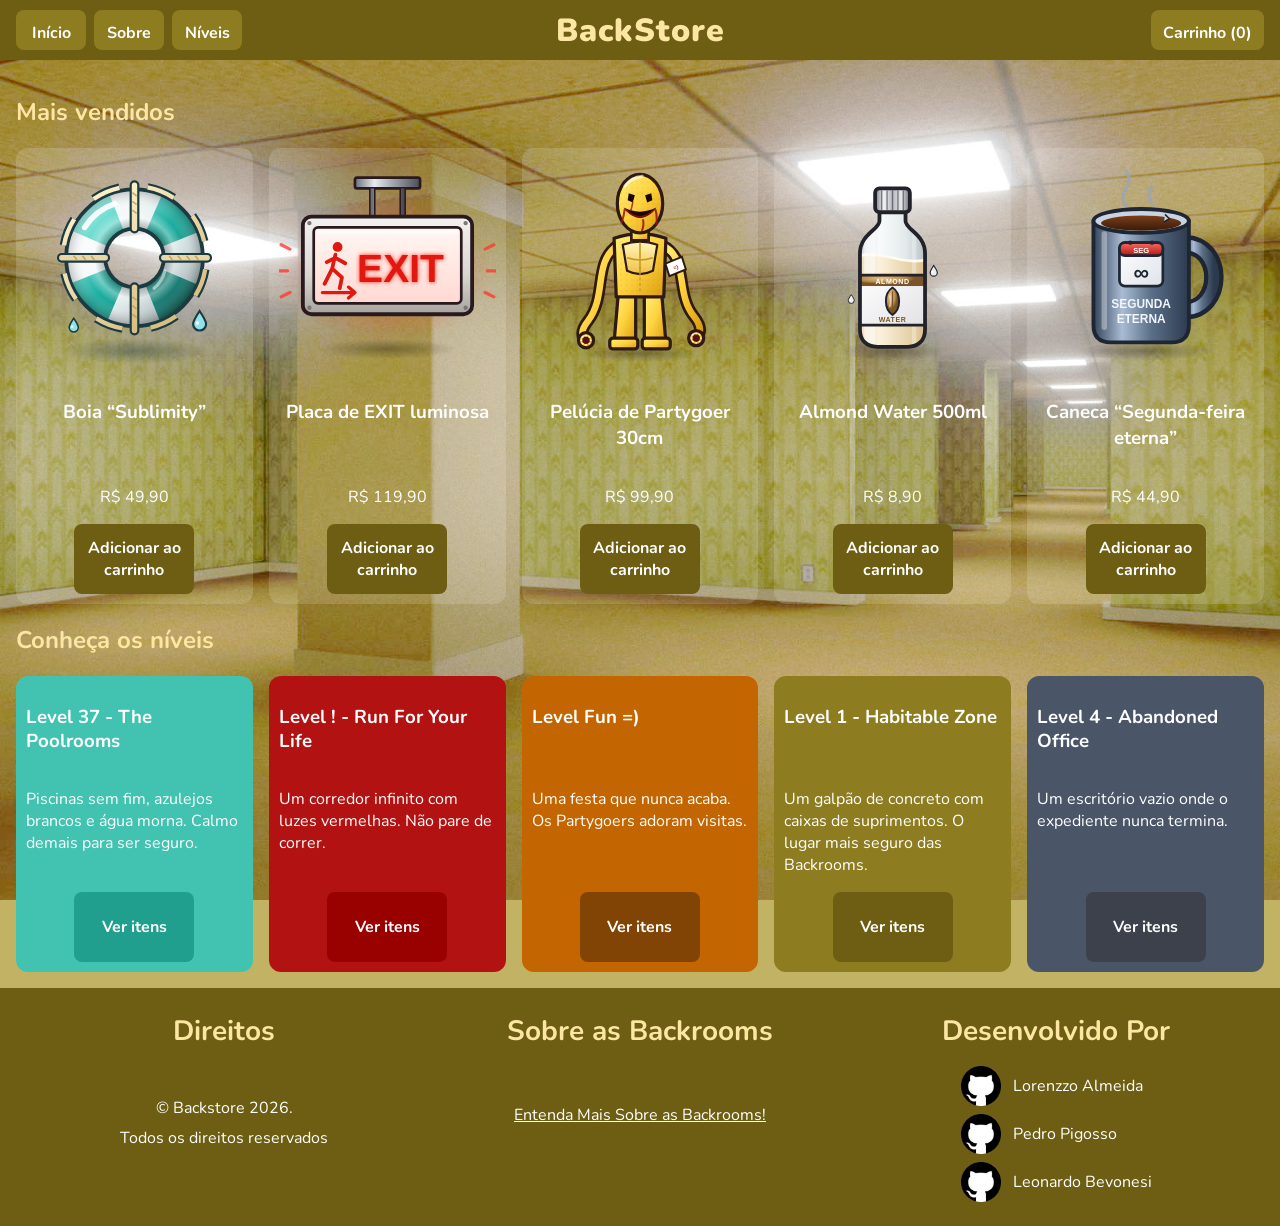
==== commit 9b347597: "Terminado???" ====
--- a/index.html
+++ b/index.html
@@ -27,9 +27,7 @@
         <ul id="lista-niveis"></ul>
       </div>
       <a href="index.html" class="logo-header">BackStore</a>
-      <a href="carrinho.html"
-        >Carrinho (<span id="contador-carrinho">0</span>)</a
-      >
+      <button class="btn botao-carrinho" id="btn-carrinho">Carrinho (<span id="contador-carrinho">0</span>)</button>
     </header>
 
     <main>
@@ -59,26 +57,12 @@
       </div>
 
       <div class="navpe">
-        <h1 id="titulonavpe">Navegar</h1>
+        <h1 id="titulonavpe">Sobre as Backrooms</h1>
 
         <div class="botoespe">
           <div id="Inicio" class="btnpe">
-            <button class="btn botao-iniciope" id="botao-iniciope">
-              Início
-            </button>
+            <a href="https://github.com/LorenzzoSantos/Site-Backrooms.git" target="_blank">Entenda Mais Sobre as Backrooms!</a>
           </div>
-        </div>
-        <div id="Niveis" class="btnpe">
-          <div class="menu-niveis">
-            <button class="btn botao-niveispe" id="botao-niveispe">
-              Níveis
-            </button>
-          </div>
-        </div>
-        <div id="Carrinho" class="btnpe">
-          <a href="carrinho.html"
-            >Carrinho (<span id="contador-carrinho-pe">0</span>)</a
-          >
         </div>
       </div>
 
@@ -86,7 +70,7 @@
         <h1>Desenvolvido Por</h1>
         <div id="redes" class="redes">
           <div id="LorePerfil" class="perfil">
-            <a href="https://github.com/LorenzzoSantos">
+            <a href="https://github.com/LorenzzoSantos" target="_blank">
               <img
                 src="css/github_logo_icon_229278.webp"
                 alt="Github do Lorenzzo"
@@ -96,7 +80,7 @@
             <p>Lorenzzo Almeida</p>
           </div>
           <div id="ErlyPerfil" class="perfil">
-            <a href="https://github.com/PedroErly67">
+            <a href="https://github.com/PedroErly67" target="_blank">
               <img
                 src="css/github_logo_icon_229278.webp"
                 alt="Github do Erly"
@@ -106,7 +90,7 @@
             <p>Pedro Pigosso</p>
           </div>
           <div id="LeoPerfil" class="perfil">
-            <a href="https://github.com/Lelokz">
+            <a href="https://github.com/Lelokz" target="_blank">
               <img
                 src="css/github_logo_icon_229278.webp"
                 alt="Github do Leonardo"
--- a/css/geral.css
+++ b/css/geral.css
@@ -93,6 +93,16 @@
 }
 
 .botao-niveis:hover {
+  background-color: var(--btn-hover);
+}
+
+.botao-carrinho {
+  margin-left: auto;
+  background-color: var(--btn);
+  height: 40px;
+}
+
+.botao-carrinho:hover {
   background-color: var(--btn-hover);
 }
 
@@ -231,3 +241,15 @@
 .perfil p {
   margin: 0;
 }
+
+#texto-direitos {
+  margin-top: 15%;
+}
+
+#Inicio {
+  margin-top: 15%;
+}
+
+#Inicio a {
+  color: #ffffff;
+}
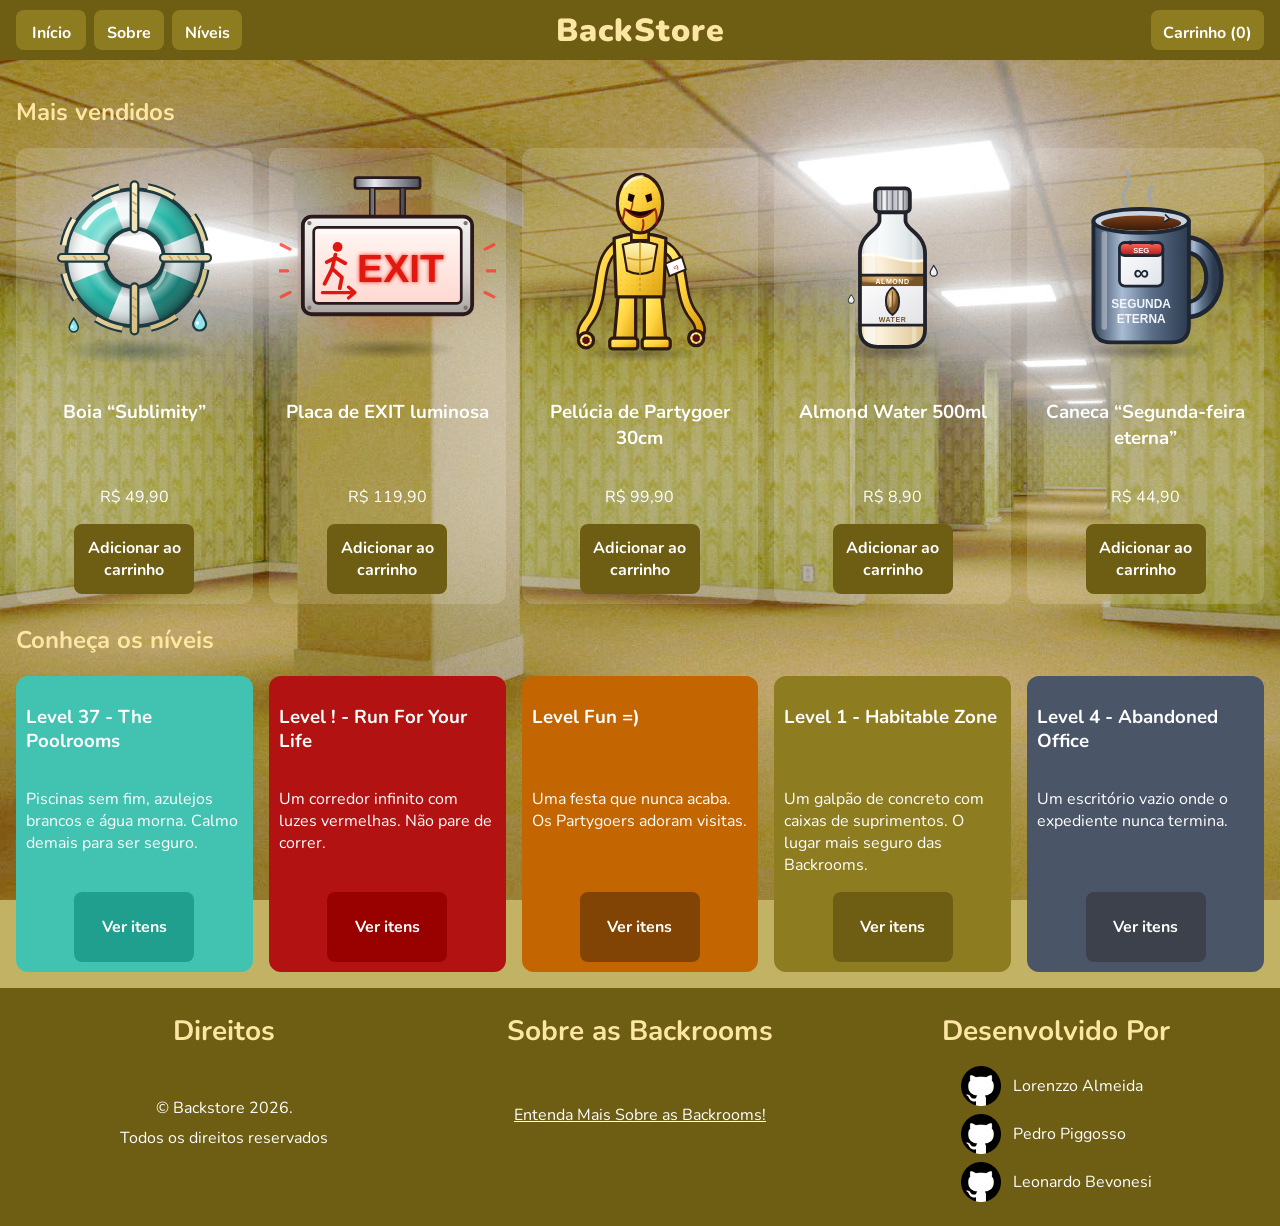
==== commit 0922db55: "Arrumei o nome do Erly" ====
--- a/index.html
+++ b/index.html
@@ -87,7 +87,7 @@
                 width="40px"
               />
             </a>
-            <p>Pedro Pigosso</p>
+            <p>Pedro Piggosso</p>
           </div>
           <div id="LeoPerfil" class="perfil">
             <a href="https://github.com/Lelokz" target="_blank">
